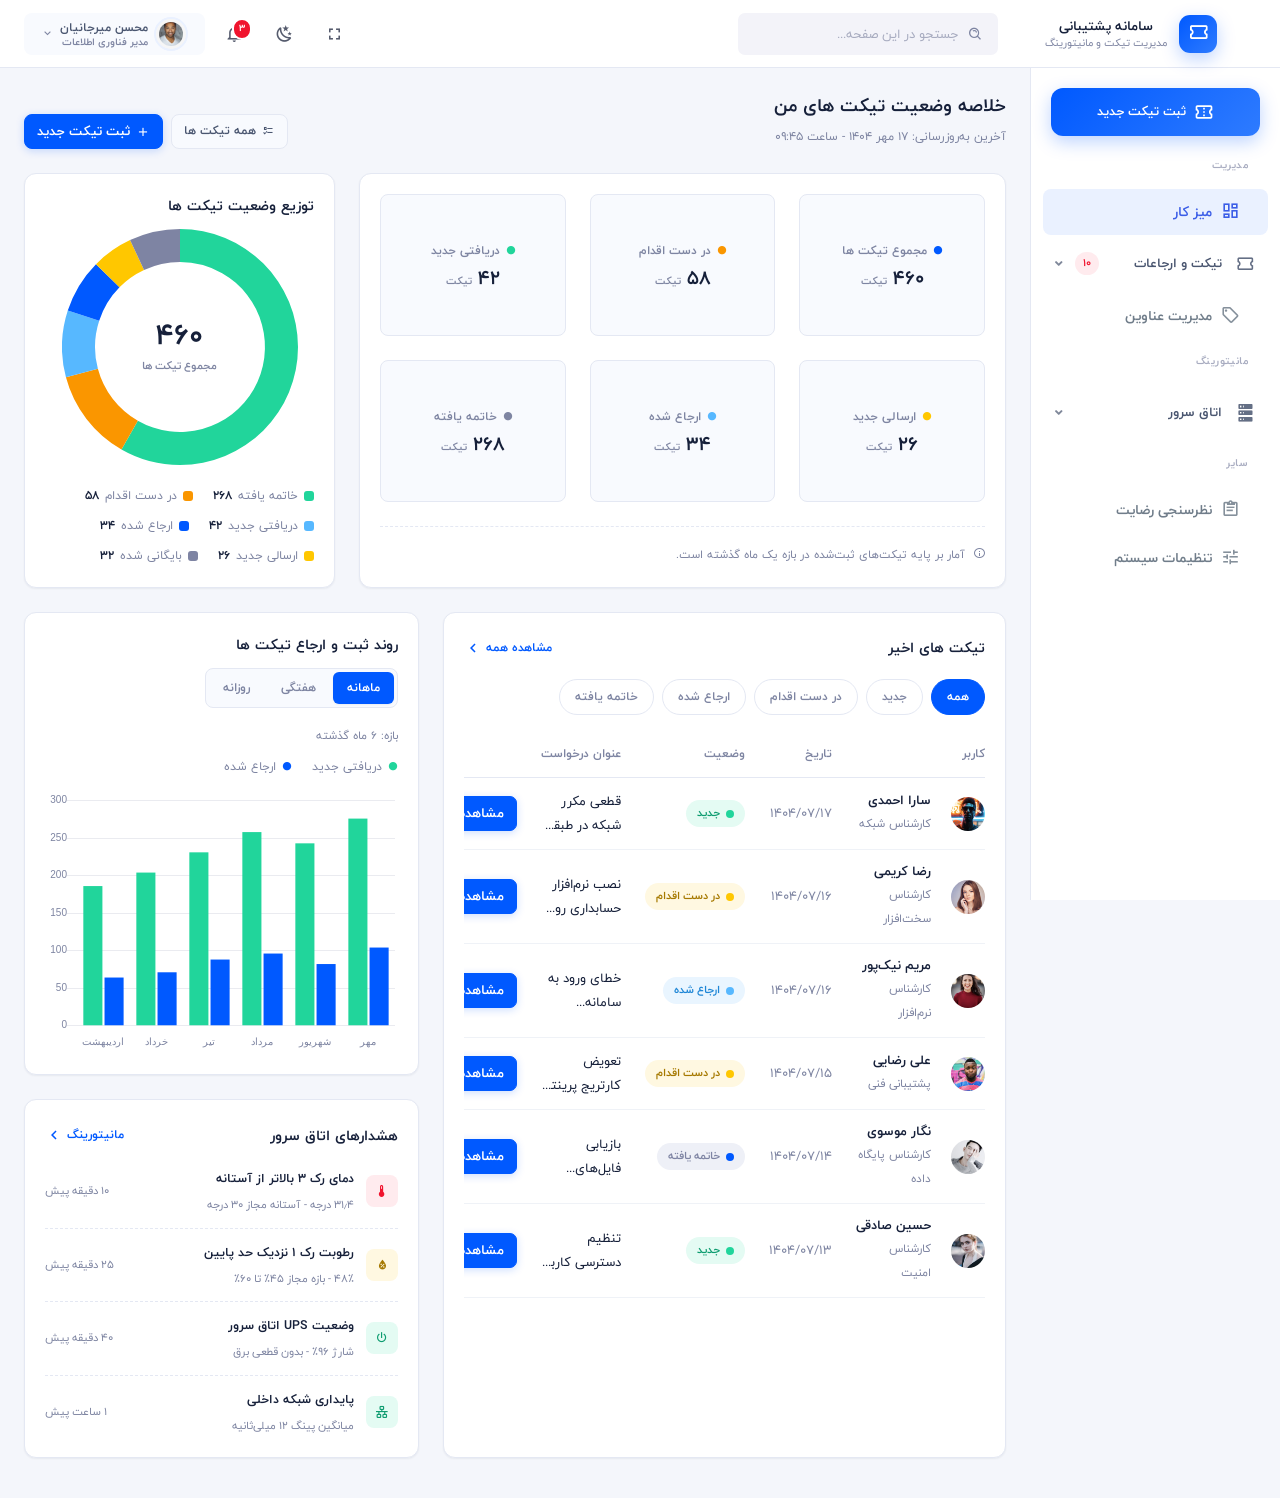
==== index.html @ 2d871c05 "Add support dashboard: pages, shared design system and README" ====
<!DOCTYPE html>
<html lang="fa" dir="rtl">

<head>
    <meta charset="utf-8">
    <meta name="viewport" content="width=device-width, initial-scale=1.0">
    <title>داشبورد | سامانه مدیریت تیکت و مانیتورینگ</title>
    <meta name="description" content="داشبورد مدیریت تیکت‌ها و مانیتورینگ اتاق سرور - نمای کلی وضعیت تیکت‌ها، ارجاعات و شاخص‌های عملکردی.">
    <meta name="author" content="con.dev">
    <meta name="theme-color" content="#0059FF">

    <meta property="og:type" content="website">
    <meta property="og:locale" content="fa_IR">
    <meta property="og:title" content="داشبورد | سامانه مدیریت تیکت و مانیتورینگ">
    <meta property="og:description" content="داشبورد مدیریت تیکت‌ها و مانیتورینگ اتاق سرور - نمای کلی وضعیت تیکت‌ها، ارجاعات و شاخص‌های عملکردی.">

    <link rel="shortcut icon" href="assets/images/favicon.ico">

    <script>
        /* انتخاب طرح پیش از رندر شدن صفحه تا پرش رنگ (flash) نداشته باشیم */
        (function () {
            var dark = false;
            try { dark = localStorage.getItem('db-theme') === 'dark'; } catch (e) {}
            document.write('<link href="assets/css/' + (dark ? 'bootstrap-dark.min.css' : 'bootstrap.min.css') + '" id="bootstrap-style" rel="stylesheet" type="text/css">');
            document.write('<link href="assets/css/' + (dark ? 'app-dark.css' : 'app.css') + '" id="app-style" rel="stylesheet" type="text/css">');
        })();
    </script>

    <link href="assets/css/icons.css" rel="stylesheet" type="text/css">
    <link href="assets/css/theme.css" rel="stylesheet" type="text/css">
</head>

<body data-layout="vertical" data-topbar="light" data-mobile-nav="on" class="page-dashboard">

    <!-- ناوبری پایین صفحه در حالت موبایل -->
    <nav class="navigation-bottom mobile-display" aria-label="ناوبری موبایل">
        <a class="nav-btm-item" href="index.html"><i class="mdi mdi-view-dashboard-outline"></i><span>میز کار</span></a>
        <a class="nav-btm-item" href="tickets.html"><i class="mdi mdi-ticket-outline"></i><span>تیکت ها</span></a>
        <a class="nav-btm-item" href="monitoring.html"><i class="mdi mdi-server"></i><span>مانیتورینگ</span></a>
        <a class="nav-btm-item" href="subjects.html"><i class="mdi mdi-tag-outline"></i><span>عناوین</span></a>
        <a class="nav-btm-item" href="settings.html"><i class="mdi mdi-tune"></i><span>تنظیمات</span></a>
    </nav>
    <div class="navigation-plus mobile-display">
        <a href="ticket-new.html" title="ثبت تیکت جدید" aria-label="ثبت تیکت جدید">
            <svg viewBox="0 0 24 24"><path fill="currentColor" d="M17,13H13V17H11V13H7V11H11V7H13V11H17M12,2A10,10 0 0,0 2,12A10,10 0 0,0 12,22A10,10 0 0,0 22,12A10,10 0 0,0 12,2Z"/></svg>
        </a>
    </div>

    <div class="container-fluid">
        <!-- Begin page -->
        <div id="layout-wrapper">

            <!-- ========== Topbar ========== -->
            <header id="page-topbar">
                <div class="navbar-header">

                    <div class="topbar-side topbar-side-start">
                        <div class="navbar-brand-box">
                            <a href="index.html" class="brand-link">
                                <span class="brand-mark"><i class="mdi mdi-ticket-outline"></i></span>
                                <span class="brand-text">
                                    <strong>سامانه پشتیبانی</strong>
                                    <small>مدیریت تیکت و مانیتورینگ</small>
                                </span>
                            </a>
                        </div>

                        <button type="button" class="btn header-item noti-icon" id="vertical-menu-btn"
                            aria-label="باز و بسته کردن منو">
                            <i class="fa fa-fw fa-bars"></i>
                        </button>

                        <form class="app-search d-none d-lg-inline-block" role="search" onsubmit="return false;">
                            <div class="position-relative">
                                <input type="text" class="form-control" placeholder="جستجو در این صفحه..."
                                    aria-label="جستجو" autocomplete="off">
                                <span class="bx bx-search-alt"></span>
                            </div>
                        </form>
                    </div>

                    <div class="topbar-side topbar-side-end">
                        <h3 class="topbar-page-title d-lg-none">خلاصه وضعیت</h3>

                        <button type="button" class="btn header-item noti-icon d-lg-none" data-search-toggle
                            aria-label="جستجو">
                            <i class="mdi mdi-magnify"></i>
                        </button>



                        <button type="button" class="btn header-item noti-icon d-none d-lg-inline-flex"
                            data-toggle="fullscreen" aria-label="تمام صفحه">
                            <i class="mdi mdi-fullscreen"></i>
                        </button>

                        <button type="button" class="btn header-item noti-icon" id="theme-toggle"
                            aria-label="تغییر طرح روشن و تیره" title="تغییر طرح روشن و تیره">
                            <i class="mdi mdi-weather-night"></i>
                        </button>

                        <div class="dropdown d-inline-block">
                            <button type="button" class="btn header-item noti-icon waves-effect"
                                id="page-header-notifications-dropdown" data-toggle="dropdown" aria-haspopup="true"
                                aria-expanded="false" aria-label="اعلان ها">
                                <i class="mdi mdi-bell-outline"></i>
                                <span class="badge badge-danger badge-pill">۳</span>
                            </button>
                            <div class="dropdown-menu dropdown-menu-lg dropdown-menu-right p-0"
                                aria-labelledby="page-header-notifications-dropdown">
                                <div class="p-3">
                                    <div class="row align-items-center">
                                        <div class="col">
                                            <h6 class="m-0">اعلان ها</h6>
                                        </div>
                                        <div class="col-auto">
                                            <a href="tickets.html" class="small">مشاهده همه</a>
                                        </div>
                                    </div>
                                </div>
                                <div data-simplebar style="max-height: 280px;">
                                    <a href="tickets.html" class="text-reset notification-item">
                                        <div class="media">
                                            <div class="avatar-xs mr-3">
                                                <span class="avatar-title bg-primary rounded-circle font-size-16">
                                                    <i class="mdi mdi-ticket-outline"></i>
                                                </span>
                                            </div>
                                            <div class="media-body">
                                                <h6 class="mt-0 mb-1">تیکت جدید #۳۱۹۹۲ ثبت شد</h6>
                                                <div class="font-size-12 text-muted">
                                                    <p class="mb-1">نصب نرم‌افزار حسابداری روی سیستم واحد مالی</p>
                                                    <p class="mb-0"><i class="mdi mdi-clock-outline"></i> ۴ دقیقه پیش</p>
                                                </div>
                                            </div>
                                        </div>
                                    </a>
                                    <a href="referrals.html" class="text-reset notification-item">
                                        <div class="media">
                                            <img src="assets/images/users/avatar-6.jpg" class="mr-3 rounded-circle avatar-xs"
                                                alt="تصویر کاربر">
                                            <div class="media-body">
                                                <h6 class="mt-0 mb-1">تیکت #۳۱۹۵۸ به شما ارجاع شد</h6>
                                                <div class="font-size-12 text-muted">
                                                    <p class="mb-1">سارا احمدی درخواست بررسی قطعی شبکه را ارجاع داد</p>
                                                    <p class="mb-0"><i class="mdi mdi-clock-outline"></i> ۳۲ دقیقه پیش</p>
                                                </div>
                                            </div>
                                        </div>
                                    </a>
                                    <a href="monitoring.html" class="text-reset notification-item">
                                        <div class="media">
                                            <div class="avatar-xs mr-3">
                                                <span class="avatar-title bg-danger rounded-circle font-size-16">
                                                    <i class="mdi mdi-alert-outline"></i>
                                                </span>
                                            </div>
                                            <div class="media-body">
                                                <h6 class="mt-0 mb-1">هشدار دمای رک ۳</h6>
                                                <div class="font-size-12 text-muted">
                                                    <p class="mb-1">دمای رک از آستانه تعیین‌شده عبور کرد (۳۱.۴ درجه)</p>
                                                    <p class="mb-0"><i class="mdi mdi-clock-outline"></i> ۱ ساعت پیش</p>
                                                </div>
                                            </div>
                                        </div>
                                    </a>
                                    <a href="tickets.html" class="text-reset notification-item">
                                        <div class="media">
                                            <img src="assets/images/users/avatar-4.jpg" class="mr-3 rounded-circle avatar-xs"
                                                alt="تصویر کاربر">
                                            <div class="media-body">
                                                <h6 class="mt-0 mb-1">تیکت #۳۱۸۷۰ بسته شد</h6>
                                                <div class="font-size-12 text-muted">
                                                    <p class="mb-1">رضا کریمی مشکل پیکربندی صندوق پست الکترونیک را بست</p>
                                                    <p class="mb-0"><i class="mdi mdi-clock-outline"></i> ۲ ساعت پیش</p>
                                                </div>
                                            </div>
                                        </div>
                                    </a>
                                </div>
                                <div class="p-2 border-top">
                                    <a class="btn btn-sm btn-link font-size-14 btn-block text-center"
                                        href="tickets.html">
                                        <i class="mdi mdi-arrow-right-circle mr-1"></i> مشاهده همه اعلان ها
                                    </a>
                                </div>
                            </div>
                        </div>

                        <div class="dropdown d-inline-block">
                            <button type="button" class="btn header-item waves-effect user-chip"
                                id="page-header-user-dropdown" data-toggle="dropdown" aria-haspopup="true"
                                aria-expanded="false">
                                <img class="rounded-circle header-profile-user" src="assets/images/users/avatar-2.jpg"
                                    alt="تصویر کاربر">
                                <span class="user-chip-meta">
                                    <span class="user-name">محسن میرجانیان</span>
                                    <span class="user-role">مدیر فناوری اطلاعات</span>
                                </span>
                                <i class="mdi mdi-chevron-down d-none d-lg-inline-block gray-color"></i>
                            </button>
                            <div class="dropdown-menu dropdown-menu-right">
                                <a class="dropdown-item" href="https://www.instagram.com/con.dev" target="_blank" rel="noopener">
                                    <i class="bx bx-user font-size-16 align-middle mr-1"></i> پروفایل</a>
                                <a class="dropdown-item" href="tickets.html">
                                    <i class="bx bx-message font-size-16 align-middle mr-1"></i> پیام ها</a>
                                <a class="dropdown-item" href="settings.html">
                                    <i class="bx bx-wrench font-size-16 align-middle mr-1"></i> تنظیمات</a>
                                <div class="dropdown-divider"></div>
                                <a class="dropdown-item" href="https://cv.condev.ir/#/fa" target="_blank" rel="noopener">
                                    <i class="bx bx-lock-open font-size-16 align-middle mr-1"></i> تغییر رمز عبور</a>
                            </div>
                        </div>
                    </div>

                </div>
            </header>


                        <!-- ========== Left Sidebar Start ========== -->
            <div class="vertical-menu overflow-hidden">
                <div class="sidebar-scroll" data-simplebar>
                    <div class="sidebar-cta">
                        <a href="ticket-new.html" class="btn-submit-ticket">
                            <svg viewBox="0 0 24 24"><path fill="currentColor" d="M22 10V6C22 4.89 21.1 4 20 4H4C2.9 4 2 4.89 2 6V10C3.11 10 4 10.9 4 12S3.11 14 2 14V18C2 19.1 2.9 20 4 20H20C21.1 20 22 19.1 22 18V14C20.9 14 20 13.1 20 12S20.9 10 22 10M20 8.54C18.81 9.23 18 10.53 18 12S18.81 14.77 20 15.46V18H4V15.46C5.19 14.77 6 13.47 6 12C6 10.5 5.2 9.23 4 8.54L4 6H20V8.54M11 15H13V17H11M11 11H13V13H11M11 7H13V9H11Z"/></svg>
                            ثبت تیکت جدید
                        </a>
                    </div>

                    <div id="sidebar-menu">
                        <ul class="dash-menu">
                            <li class="menu-title">مدیریت</li>

                            <li class="nav-item">
                                <a class="nav-link" href="index.html">
                                    <i class="mdi mdi-view-dashboard-outline"></i>
                                    <span class="nav-label">میز کار</span>
                                </a>
                            </li>

                            <li class="nav-item has-children">
                                <button type="button" class="nav-link nav-toggle" aria-expanded="false">
                                    <i class="mdi mdi-ticket-outline"></i>
                                    <span class="nav-label">تیکت و ارجاعات</span>
                                    <span class="nav-badge">۱۰</span>
                                    <i class="fa fa-angle-down nav-arrow"></i>
                                </button>
                                <ul class="nav-sub">
                                    <li><a href="tickets.html">لیست تیکت ها</a></li>
                                    <li><a href="ticket-new.html">ثبت تیکت جدید</a></li>
                                    <li><a href="referrals.html">ارجاع تیکت</a></li>
                                </ul>
                            </li>

                            <li class="nav-item">
                                <a class="nav-link" href="subjects.html">
                                    <i class="mdi mdi-tag-outline"></i>
                                    <span class="nav-label">مدیریت عناوین</span>
                                </a>
                            </li>

                            <li class="menu-title">مانیتورینگ</li>

                            <li class="nav-item has-children">
                                <button type="button" class="nav-link nav-toggle" aria-expanded="false">
                                    <i class="mdi mdi-server"></i>
                                    <span class="nav-label">اتاق سرور</span>
                                    <i class="fa fa-angle-down nav-arrow"></i>
                                </button>
                                <ul class="nav-sub">
                                    <li><a href="monitoring.html">داشبورد مانیتورینگ</a></li>
                                    <li><a href="monitoring-data.html">داده های مانیتورینگ</a></li>
                                    <li><a href="monitoring-settings.html">تنظیمات مانیتورینگ</a></li>
                                </ul>
                            </li>

                            <li class="menu-title">سایر</li>

                            <li class="nav-item">
                                <a class="nav-link" href="survey.html">
                                    <i class="mdi mdi-clipboard-text-outline"></i>
                                    <span class="nav-label">نظرسنجی رضایت</span>
                                </a>
                            </li>

                            <li class="nav-item">
                                <a class="nav-link" href="settings.html">
                                    <i class="mdi mdi-tune"></i>
                                    <span class="nav-label">تنظیمات سیستم</span>
                                </a>
                            </li>
                        </ul>

                </div>
            </div>
            </div>
            <!-- Left Sidebar End -->


            <!-- ============================================================== -->
            <!-- Start right Content here -->
            <!-- ============================================================== -->
            <div class="main-content">

                <section class="page-content">

                    <!-- سرصفحه صفحه -->
                    <div class="page-head">
                        <div>
                            <h4 class="page-title">خلاصه وضعیت تیکت های من</h4>
                            <p class="page-subtitle">آخرین به‌روزرسانی: ۱۷ مهر ۱۴۰۴ - ساعت ۰۹:۴۵</p>
                        </div>
                        <div class="page-head-actions">
                            <a href="tickets.html" class="btn btn-light btn-sm">
                                <i class="mdi mdi-format-list-checks mr-1"></i> همه تیکت ها
                            </a>
                            <a href="ticket-new.html" class="btn btn-primary btn-sm">
                                <i class="mdi mdi-plus mr-1"></i> ثبت تیکت جدید
                            </a>
                        </div>
                    </div>

                    <!-- شاخص‌ها و نمودار توزیع وضعیت -->
                    <div class="row">
                        <div class="col-xl-8">
                            <div class="card kpi-card h-100 mb-xl-0">
                                <div class="card-body">
                                    <div class="stat-grid stat-grid-3">
                                        <div class="col-md-4 col-6">
                                            <div class="stat-item">
                                                <p class="stat-label"><i class="mdi mdi-circle blue-color"></i> مجموع
                                                    تیکت ها</p>
                                                <h5 class="stat-value">۴۶۰ <small>تیکت</small></h5>
                                            </div>
                                        </div>
                                        <div class="col-md-4 col-6">
                                            <div class="stat-item">
                                                <p class="stat-label"><i class="mdi mdi-circle orange-color"></i> در دست
                                                    اقدام</p>
                                                <h5 class="stat-value">۵۸ <small>تیکت</small></h5>
                                            </div>
                                        </div>
                                        <div class="col-md-4 col-6">
                                            <div class="stat-item">
                                                <p class="stat-label"><i class="mdi mdi-circle green-color"></i> دریافتی
                                                    جدید</p>
                                                <h5 class="stat-value">۴۲ <small>تیکت</small></h5>
                                            </div>
                                        </div>
                                        <div class="col-md-4 col-6">
                                            <div class="stat-item">
                                                <p class="stat-label"><i class="mdi mdi-circle yellow-color"></i> ارسالی
                                                    جدید</p>
                                                <h5 class="stat-value">۲۶ <small>تیکت</small></h5>
                                            </div>
                                        </div>
                                        <div class="col-md-4 col-6">
                                            <div class="stat-item">
                                                <p class="stat-label"><i class="mdi mdi-circle lightblue-color"></i>
                                                    ارجاع شده</p>
                                                <h5 class="stat-value">۳۴ <small>تیکت</small></h5>
                                            </div>
                                        </div>
                                        <div class="col-md-4 col-6">
                                            <div class="stat-item">
                                                <p class="stat-label"><i class="mdi mdi-circle gray-color"></i>
                                                    خاتمه یافته</p>
                                                <h5 class="stat-value">۲۶۸ <small>تیکت</small></h5>
                                            </div>
                                        </div>
                                    </div>
                                    <p class="text-muted font-size-12 mb-0 kpi-note">
                                        <i class="mdi mdi-information-outline mr-1"></i>
                                        آمار بر پایه تیکت‌های ثبت‌شده در بازه یک ماه گذشته است.
                                    </p>
                                </div>
                            </div>
                        </div>

                        <div class="col-xl-4">
                            <div class="card h-100 mb-0">
                                <div class="card-body">
                                    <h5 class="card-title">توزیع وضعیت تیکت ها</h5>
                                    <div class="donut-wrap">
                                        <canvas id="ticketStatusChart" class="chart-canvas"></canvas>
                                        <div class="donut-center">
                                            <strong>۴۶۰</strong>
                                            <span>مجموع تیکت ها</span>
                                        </div>
                                    </div>
                                    <ul class="chart-legend list-unstyled" id="ticketStatusLegend"></ul>
                                </div>
                            </div>
                        </div>
                    </div>
                    <!-- پایان ردیف -->

                    <!-- تیکت های اخیر و نمودار ماهانه -->
                    <div class="row">
                        <div class="col-xl-7">
                            <div class="card h-100">
                                <div class="card-body">
                                    <div class="card-head">
                                        <h5 class="card-title mb-0">تیکت های اخیر</h5>
                                        <a href="tickets.html" class="link-more">
                                            مشاهده همه
                                            <svg viewBox="0 0 24 24">
                                                <path fill="currentColor"
                                                    d="M15.41,16.58L10.83,12L15.41,7.41L14,6L8,12L14,18L15.41,16.58Z" />
                                            </svg>
                                        </a>
                                    </div>

                                    <div class="filter-pills mt-3 mb-3" data-filter-target="#recentTickets tr"
                                        data-empty-target="#recentTicketsEmpty">
                                        <button type="button" class="pill active" data-filter="all">همه</button>
                                        <button type="button" class="pill" data-filter="new">جدید</button>
                                        <button type="button" class="pill" data-filter="progress">در دست اقدام</button>
                                        <button type="button" class="pill" data-filter="referred">ارجاع شده</button>
                                        <button type="button" class="pill" data-filter="closed">خاتمه یافته</button>
                                    </div>

                                    <div class="table-responsive">
                                        <table class="table table-hover align-middle">
                                            <thead>
                                                <tr>
                                                    <th>کاربر</th>
                                                    <th>تاریخ</th>
                                                    <th>وضعیت</th>
                                                    <th>عنوان درخواست</th>
                                                    <th></th>
                                                </tr>
                                            </thead>
                                            <tbody id="recentTickets">
                                                <tr data-status="new">
                                                    <td>
                                                        <div class="ticket-table-user">
                                                            <img src="assets/images/users/avatar-6.jpg" alt="سارا احمدی"
                                                                class="avatar-sm rounded-circle mr-2">
                                                            <div>
                                                                <h5>سارا احمدی</h5>
                                                                <p>کارشناس شبکه</p>
                                                            </div>
                                                        </div>
                                                    </td>
                                                    <td class="cell-date">۱۴۰۴/۰۷/۱۷</td>
                                                    <td><span class="badge badge-soft-success"><span
                                                                class="status-dot bg-success"></span>جدید</span></td>
                                                    <td class="cell-subject"><span>قطعی مکرر شبکه در طبقه سوم ساختمان</span></td>
                                                    <td class="cell-actions"><a href="tickets.html?ticket=31992" class="btn btn-primary btn-sm btn-block-sm">مشاهده</a></td>
                                                </tr>
                                                <tr data-status="progress">
                                                    <td>
                                                        <div class="ticket-table-user">
                                                            <img src="assets/images/users/avatar-4.jpg" alt="رضا کریمی"
                                                                class="avatar-sm rounded-circle mr-2">
                                                            <div>
                                                                <h5>رضا کریمی</h5>
                                                                <p>کارشناس سخت‌افزار</p>
                                                            </div>
                                                        </div>
                                                    </td>
                                                    <td class="cell-date">۱۴۰۴/۰۷/۱۶</td>
                                                    <td><span class="badge badge-soft-warning"><span
                                                                class="status-dot bg-warning"></span>در دست اقدام</span></td>
                                                    <td class="cell-subject"><span>نصب نرم‌افزار حسابداری روی سیستم واحد مالی</span></td>
                                                    <td class="cell-actions"><a href="tickets.html?ticket=31988" class="btn btn-primary btn-sm btn-block-sm">مشاهده</a></td>
                                                </tr>
                                                <tr data-status="referred">
                                                    <td>
                                                        <div class="ticket-table-user">
                                                            <img src="assets/images/users/avatar-5.jpg" alt="مریم نیک‌پور"
                                                                class="avatar-sm rounded-circle mr-2">
                                                            <div>
                                                                <h5>مریم نیک‌پور</h5>
                                                                <p>کارشناس نرم‌افزار</p>
                                                            </div>
                                                        </div>
                                                    </td>
                                                    <td class="cell-date">۱۴۰۴/۰۷/۱۶</td>
                                                    <td><span class="badge badge-soft-info"><span
                                                                class="status-dot bg-info"></span>ارجاع شده</span></td>
                                                    <td class="cell-subject"><span>خطای ورود به سامانه اتوماسیون اداری</span></td>
                                                    <td class="cell-actions"><a href="tickets.html?ticket=31971" class="btn btn-primary btn-sm btn-block-sm">مشاهده</a></td>
                                                </tr>
                                                <tr data-status="progress">
                                                    <td>
                                                        <div class="ticket-table-user">
                                                            <img src="assets/images/users/avatar-3.jpg" alt="علی رضایی"
                                                                class="avatar-sm rounded-circle mr-2">
                                                            <div>
                                                                <h5>علی رضایی</h5>
                                                                <p>پشتیبانی فنی</p>
                                                            </div>
                                                        </div>
                                                    </td>
                                                    <td class="cell-date">۱۴۰۴/۰۷/۱۵</td>
                                                    <td><span class="badge badge-soft-warning"><span
                                                                class="status-dot bg-warning"></span>در دست اقدام</span></td>
                                                    <td class="cell-subject"><span>تعویض کارتریج پرینتر اتاق مدیریت</span></td>
                                                    <td class="cell-actions"><a href="tickets.html?ticket=31964" class="btn btn-primary btn-sm btn-block-sm">مشاهده</a></td>
                                                </tr>
                                                <tr data-status="closed">
                                                    <td>
                                                        <div class="ticket-table-user">
                                                            <img src="assets/images/users/avatar-7.jpg" alt="نگار موسوی"
                                                                class="avatar-sm rounded-circle mr-2">
                                                            <div>
                                                                <h5>نگار موسوی</h5>
                                                                <p>کارشناس پایگاه داده</p>
                                                            </div>
                                                        </div>
                                                    </td>
                                                    <td class="cell-date">۱۴۰۴/۰۷/۱۴</td>
                                                    <td><span class="badge badge-soft-gray"><span
                                                                class="status-dot bg-primary"></span>خاتمه یافته</span></td>
                                                    <td class="cell-subject"><span>بازیابی فایل‌های پاک‌شده روی سرور فایل</span></td>
                                                    <td class="cell-actions"><a href="tickets.html?ticket=31958" class="btn btn-primary btn-sm btn-block-sm">مشاهده</a></td>
                                                </tr>
                                                <tr data-status="new">
                                                    <td>
                                                        <div class="ticket-table-user">
                                                            <img src="assets/images/users/avatar-8.jpg" alt="حسین صادقی"
                                                                class="avatar-sm rounded-circle mr-2">
                                                            <div>
                                                                <h5>حسین صادقی</h5>
                                                                <p>کارشناس امنیت</p>
                                                            </div>
                                                        </div>
                                                    </td>
                                                    <td class="cell-date">۱۴۰۴/۰۷/۱۳</td>
                                                    <td><span class="badge badge-soft-success"><span
                                                                class="status-dot bg-success"></span>جدید</span></td>
                                                    <td class="cell-subject"><span>تنظیم دسترسی کاربر جدید در اکتیو دایرکتوری</span></td>
                                                    <td class="cell-actions"><a href="tickets.html?ticket=31949" class="btn btn-primary btn-sm btn-block-sm">مشاهده</a></td>
                                                </tr>
                                            </tbody>
                                        </table>
                                    </div>
                                    <div class="empty-state" id="recentTicketsEmpty" style="display:none">
                                        <i class="mdi mdi-file-find-outline font-size-24"></i>
                                        <p class="mb-0">تیکتی با این وضعیت ثبت نشده است.</p>
                                    </div>
                                </div>
                            </div>
                        </div>

                        <div class="col-xl-5">
                            <div class="card mb-4">
                                <div class="card-body">
                                    <div class="card-head">
                                        <h5 class="card-title mb-0">روند ثبت و ارجاع تیکت ها</h5>
                                        <div class="segmented" data-segmented="trend">
                                            <button type="button" class="segmented-item active"
                                                data-value="month">ماهانه</button>
                                            <button type="button" class="segmented-item"
                                                data-value="week">هفتگی</button>
                                            <button type="button" class="segmented-item"
                                                data-value="day">روزانه</button>
                                        </div>
                                    </div>

                                    <p class="text-muted font-size-12 mb-2 mt-3" id="trendRange">بازه: ۶ ماه گذشته</p>
                                    <div class="chart-legend mb-3">
                                        <span><i class="mdi mdi-circle green-color"></i> دریافتی جدید</span>
                                        <span><i class="mdi mdi-circle blue-color"></i> ارجاع شده</span>
                                    </div>
                                    <div class="chart-canvas-box">
                                        <canvas id="trendChart"></canvas>
                                    </div>
                                </div>
                            </div>
                            <div class="card mb-0">
                                <div class="card-body">
                                    <div class="card-head">
                                        <h5 class="card-title mb-0">هشدارهای اتاق سرور</h5>
                                        <a href="monitoring.html" class="link-more">
                                            مانیتورینگ
                                            <svg viewBox="0 0 24 24">
                                                <path fill="currentColor"
                                                    d="M15.41,16.58L10.83,12L15.41,7.41L14,6L8,12L14,18L15.41,16.58Z" />
                                            </svg>
                                        </a>
                                    </div>
                                    <ul class="alert-list">
                                        <li>
                                            <span class="alert-icon err"><i class="mdi mdi-thermometer"></i></span>
                                            <div class="alert-body">
                                                <p class="alert-title">دمای رک ۳ بالاتر از آستانه</p>
                                                <span class="alert-meta">۳۱٫۴ درجه - آستانه مجاز ۳۰ درجه</span>
                                            </div>
                                            <span class="alert-time">۱۰ دقیقه پیش</span>
                                        </li>
                                        <li>
                                            <span class="alert-icon warn"><i class="mdi mdi-water-percent"></i></span>
                                            <div class="alert-body">
                                                <p class="alert-title">رطوبت رک ۱ نزدیک حد پایین</p>
                                                <span class="alert-meta">۴۸٪ - بازه مجاز ۴۵٪ تا ۶۰٪</span>
                                            </div>
                                            <span class="alert-time">۲۵ دقیقه پیش</span>
                                        </li>
                                        <li>
                                            <span class="alert-icon ok"><i class="mdi mdi-power"></i></span>
                                            <div class="alert-body">
                                                <p class="alert-title">وضعیت UPS اتاق سرور</p>
                                                <span class="alert-meta">شارژ ۹۶٪ - بدون قطعی برق</span>
                                            </div>
                                            <span class="alert-time">۴۰ دقیقه پیش</span>
                                        </li>
                                        <li>
                                            <span class="alert-icon ok"><i class="mdi mdi-lan"></i></span>
                                            <div class="alert-body">
                                                <p class="alert-title">پایداری شبکه داخلی</p>
                                                <span class="alert-meta">میانگین پینگ ۱۲ میلی‌ثانیه</span>
                                            </div>
                                            <span class="alert-time">۱ ساعت پیش</span>
                                        </li>
                                    </ul>
                                </div>
                            </div>
                        </div>
                    </div>
                    <!-- پایان ردیف -->

                </section>
                <!-- End Page-content -->

            </div>
            <!-- end main content-->

        </div>
        <!-- END layout-wrapper -->

    </div>
    <!-- end container-fluid -->


    <!-- JAVASCRIPT -->
    <script src="assets/libs/jquery/jquery.min.js"></script>
    <script src="assets/libs/bootstrap/js/bootstrap.bundle.min.js"></script>
    <script src="assets/libs/simplebar/simplebar.min.js"></script>
    <script src="assets/libs/node-waves/waves.min.js"></script>
    <!-- نمودارها -->
    <script src="assets/libs/chart.js/Chart.min.js"></script>
    <script src="assets/js/pages/dashboard-charts.js"></script>
    <script src="assets/js/app.js"></script>
    <script src="assets/js/dashboard-ui.js"></script>
</body>

</html>
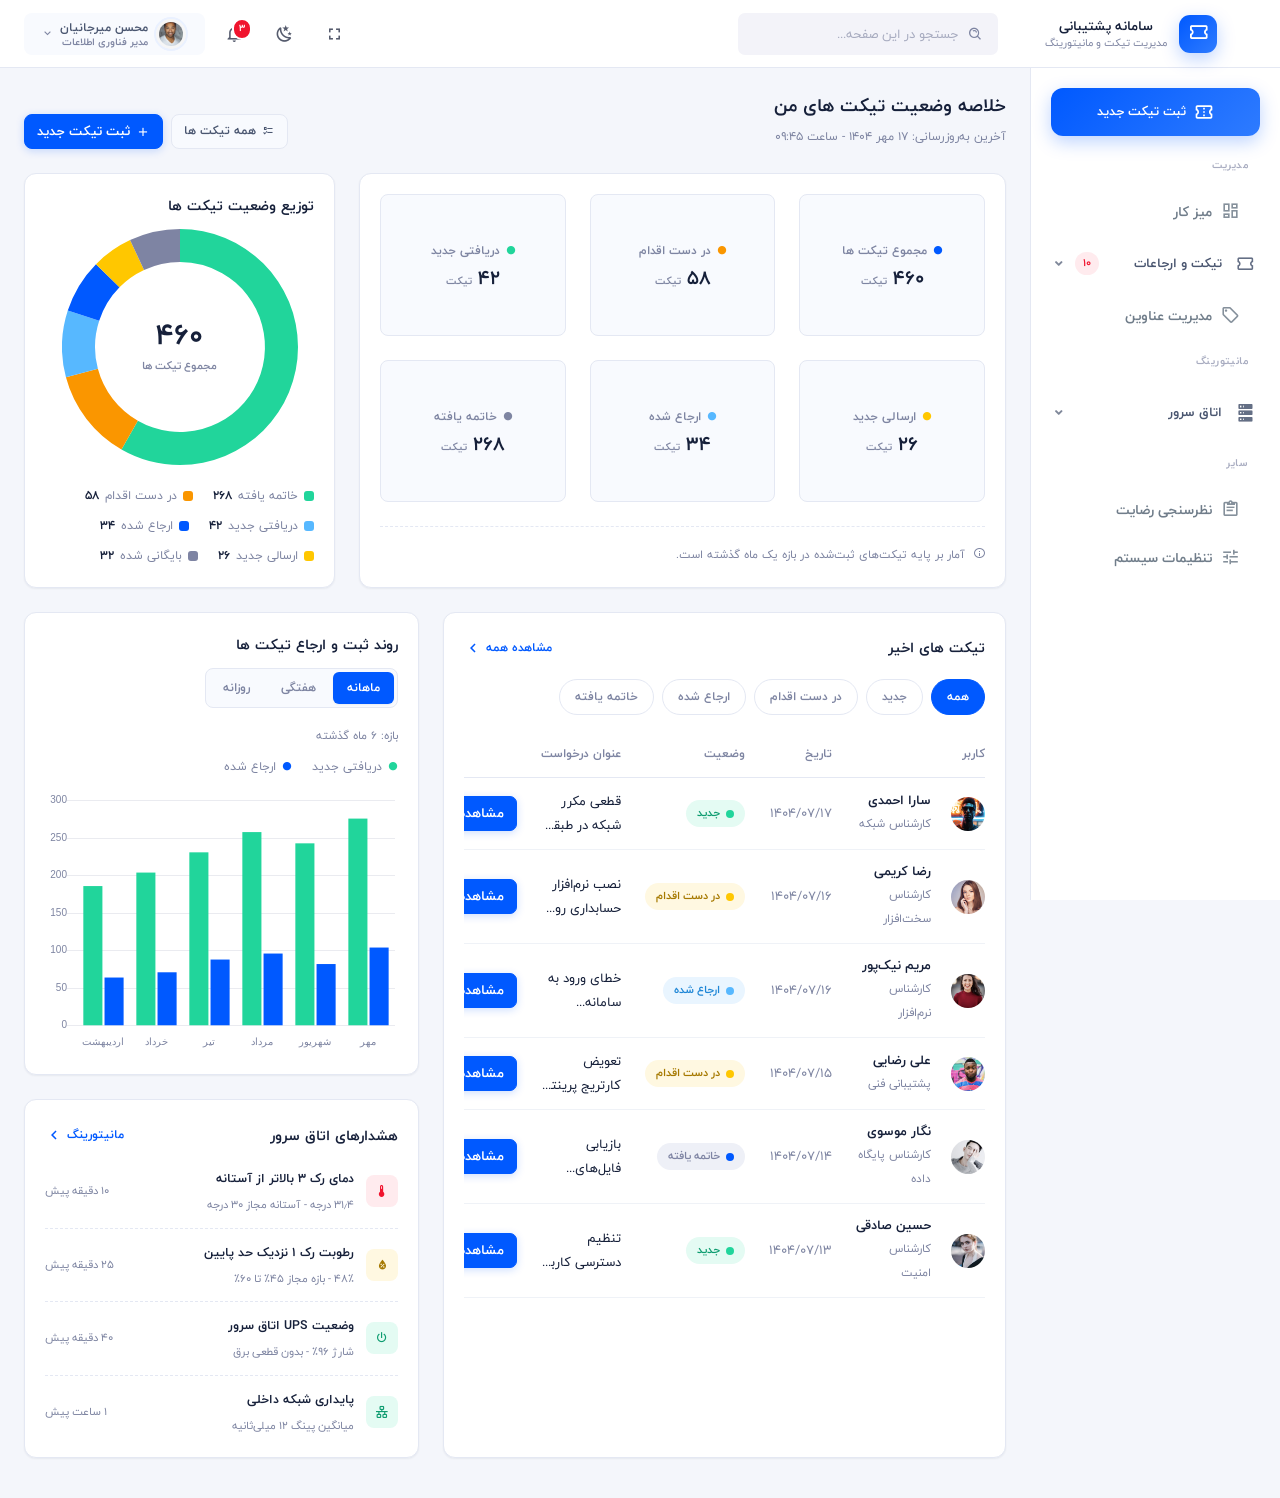
==== commit 0b542b49: "Add per-page SEO: robots.txt, sitemap, brand icon set, OG/Twitter tags, JSON-LD; point Home links at" ====
--- a/index.html
+++ b/index.html
@@ -4,17 +4,93 @@
 <head>
     <meta charset="utf-8">
     <meta name="viewport" content="width=device-width, initial-scale=1.0">
-    <title>داشبورد | سامانه مدیریت تیکت و مانیتورینگ</title>
-    <meta name="description" content="داشبورد مدیریت تیکت‌ها و مانیتورینگ اتاق سرور - نمای کلی وضعیت تیکت‌ها، ارجاعات و شاخص‌های عملکردی.">
+    <title>داشبورد مدیریت تیکت و مانیتورینگ | سامانه پشتیبانی</title>
+    <meta name="description" content="نمای کلی سامانه پشتیبانی: شش شاخص کلیدی، توزیع وضعیت تیکت ها، روند ثبت و ارجاع ماهانه و فهرست آخرین تیکت های ثبت شده.">
     <meta name="author" content="con.dev">
     <meta name="theme-color" content="#0059FF">
 
+    <link rel="canonical" href="https://dashboard-2-puce.vercel.app/">
+    <meta name="robots" content="index, follow, max-image-preview:large, max-snippet:-1, max-video-preview:-1">
+
+    <!-- Icons -->
+    <link rel="icon" href="/favicon.ico" sizes="any">
+    <link rel="icon" type="image/svg+xml" href="/favicon.svg">
+    <link rel="icon" type="image/png" sizes="48x48" href="/assets/images/favicon-48x48.png">
+    <link rel="icon" type="image/png" sizes="96x96" href="/assets/images/favicon-96x96.png">
+    <link rel="icon" type="image/png" sizes="192x192" href="/assets/images/favicon-192x192.png">
+    <link rel="apple-touch-icon" sizes="180x180" href="/apple-touch-icon.png">
+    <link rel="manifest" href="/site.webmanifest">
+
+    <!-- Open Graph -->
     <meta property="og:type" content="website">
+    <meta property="og:site_name" content="سامانه پشتیبانی">
     <meta property="og:locale" content="fa_IR">
-    <meta property="og:title" content="داشبورد | سامانه مدیریت تیکت و مانیتورینگ">
-    <meta property="og:description" content="داشبورد مدیریت تیکت‌ها و مانیتورینگ اتاق سرور - نمای کلی وضعیت تیکت‌ها، ارجاعات و شاخص‌های عملکردی.">
-
-    <link rel="shortcut icon" href="assets/images/favicon.ico">
+    <meta property="og:url" content="https://dashboard-2-puce.vercel.app/">
+    <meta property="og:title" content="داشبورد مدیریت تیکت و مانیتورینگ | سامانه پشتیبانی">
+    <meta property="og:description" content="نمای کلی سامانه پشتیبانی: شش شاخص کلیدی، توزیع وضعیت تیکت ها، روند ثبت و ارجاع ماهانه و فهرست آخرین تیکت های ثبت شده.">
+    <meta property="og:image" content="https://dashboard-2-puce.vercel.app/assets/images/og-index.png">
+    <meta property="og:image:width" content="1200">
+    <meta property="og:image:height" content="630">
+    <meta property="og:image:alt" content="کارت سامانه پشتیبانی: نمای کلی داشبورد با شاخص های تیکت و نمودار توزیع وضعیت">
+
+    <!-- Twitter -->
+    <meta name="twitter:card" content="summary_large_image">
+    <meta name="twitter:title" content="داشبورد مدیریت تیکت و مانیتورینگ | سامانه پشتیبانی">
+    <meta name="twitter:description" content="نمای کلی سامانه پشتیبانی: شش شاخص کلیدی، توزیع وضعیت تیکت ها، روند ثبت و ارجاع ماهانه و فهرست آخرین تیکت های ثبت شده.">
+    <meta name="twitter:image" content="https://dashboard-2-puce.vercel.app/assets/images/og-index.png">
+    <meta name="twitter:image:alt" content="کارت سامانه پشتیبانی: نمای کلی داشبورد با شاخص های تیکت و نمودار توزیع وضعیت">
+
+    <!-- Structured data -->
+    <script type="application/ld+json">
+    {
+      "@context": "https://schema.org",
+      "@graph": [
+        {
+          "@type": "WebSite",
+          "@id": "https://dashboard-2-puce.vercel.app/#website",
+          "url": "https://dashboard-2-puce.vercel.app/",
+          "name": "سامانه پشتیبانی",
+          "alternateName": "سامانه مدیریت تیکت و مانیتورینگ",
+          "inLanguage": "fa-IR",
+          "publisher": {
+            "@id": "https://dashboard-2-puce.vercel.app/#organization"
+          }
+        },
+        {
+          "@type": "Organization",
+          "@id": "https://dashboard-2-puce.vercel.app/#organization",
+          "name": "سامانه پشتیبانی",
+          "url": "https://dashboard-2-puce.vercel.app/",
+          "logo": {
+            "@type": "ImageObject",
+            "url": "https://dashboard-2-puce.vercel.app/assets/images/favicon-512x512.png",
+            "width": 512,
+            "height": 512
+          },
+          "sameAs": [
+            "https://www.instagram.com/con.dev",
+            "https://cv.condev.ir/#/fa"
+          ]
+        },
+        {
+          "@type": "WebPage",
+          "@id": "https://dashboard-2-puce.vercel.app/#webpage",
+          "url": "https://dashboard-2-puce.vercel.app/",
+          "name": "داشبورد مدیریت تیکت و مانیتورینگ | سامانه پشتیبانی",
+          "description": "نمای کلی سامانه پشتیبانی: شش شاخص کلیدی، توزیع وضعیت تیکت ها، روند ثبت و ارجاع ماهانه و فهرست آخرین تیکت های ثبت شده.",
+          "inLanguage": "fa-IR",
+          "isPartOf": {
+            "@id": "https://dashboard-2-puce.vercel.app/#website"
+          },
+          "primaryImageOfPage": {
+            "@type": "ImageObject",
+            "url": "https://dashboard-2-puce.vercel.app/assets/images/og-index.png"
+          }
+        }
+      ]
+    }
+    </script>
+
 
     <script>
         /* انتخاب طرح پیش از رندر شدن صفحه تا پرش رنگ (flash) نداشته باشیم */
@@ -34,7 +110,7 @@
 
     <!-- ناوبری پایین صفحه در حالت موبایل -->
     <nav class="navigation-bottom mobile-display" aria-label="ناوبری موبایل">
-        <a class="nav-btm-item" href="index.html"><i class="mdi mdi-view-dashboard-outline"></i><span>میز کار</span></a>
+        <a class="nav-btm-item" href="/"><i class="mdi mdi-view-dashboard-outline"></i><span>میز کار</span></a>
         <a class="nav-btm-item" href="tickets.html"><i class="mdi mdi-ticket-outline"></i><span>تیکت ها</span></a>
         <a class="nav-btm-item" href="monitoring.html"><i class="mdi mdi-server"></i><span>مانیتورینگ</span></a>
         <a class="nav-btm-item" href="subjects.html"><i class="mdi mdi-tag-outline"></i><span>عناوین</span></a>
@@ -56,7 +132,7 @@
 
                     <div class="topbar-side topbar-side-start">
                         <div class="navbar-brand-box">
-                            <a href="index.html" class="brand-link">
+                            <a href="/" class="brand-link">
                                 <span class="brand-mark"><i class="mdi mdi-ticket-outline"></i></span>
                                 <span class="brand-text">
                                     <strong>سامانه پشتیبانی</strong>
@@ -232,7 +308,7 @@
                             <li class="menu-title">مدیریت</li>
 
                             <li class="nav-item">
-                                <a class="nav-link" href="index.html">
+                                <a class="nav-link" href="/">
                                     <i class="mdi mdi-view-dashboard-outline"></i>
                                     <span class="nav-label">میز کار</span>
                                 </a>
